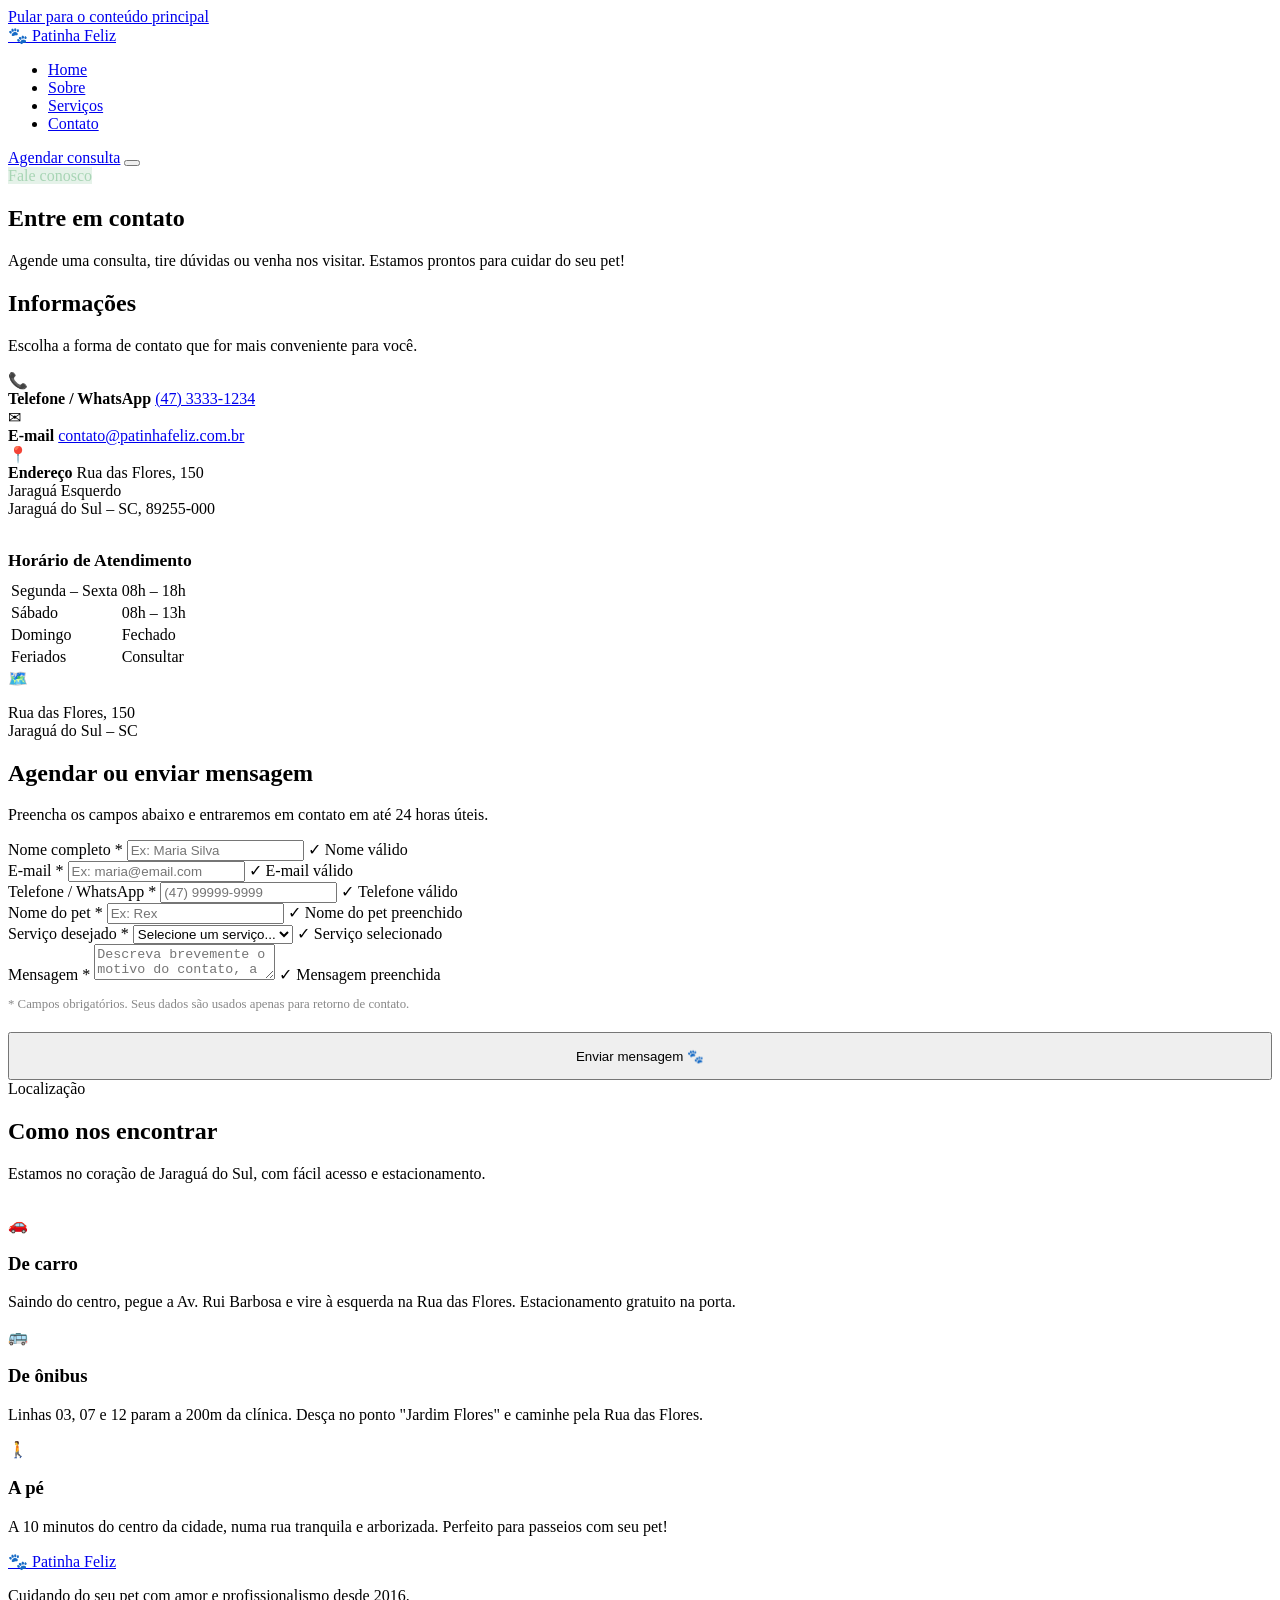
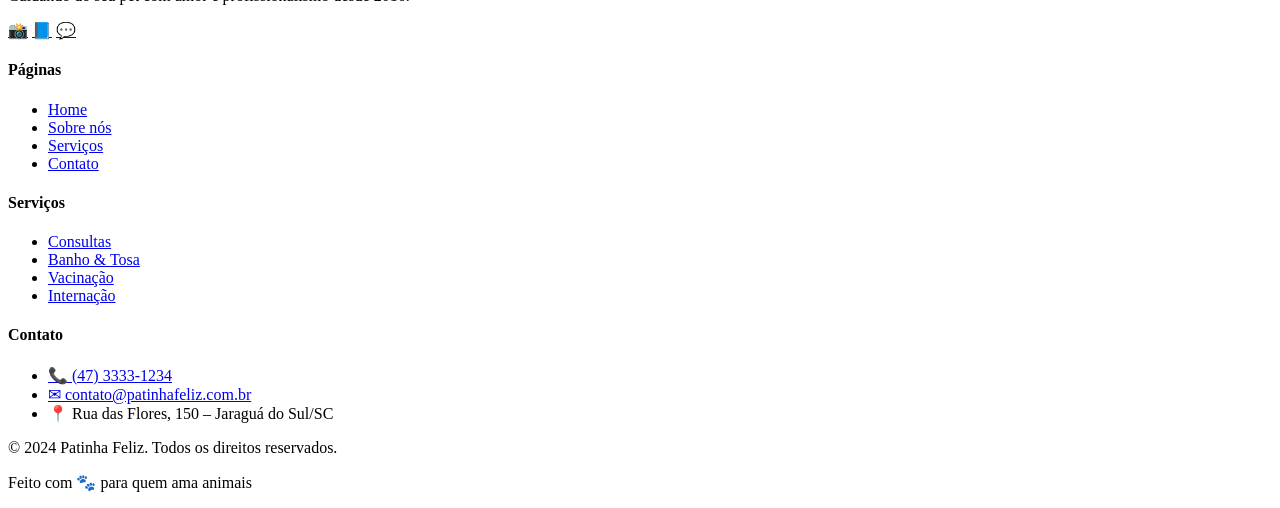
==== contato.html @ ec940f3d "Create contato.html" ====
<!DOCTYPE html>
<html lang="pt-BR">
<head>
  <meta charset="UTF-8" />
  <meta name="viewport" content="width=device-width, initial-scale=1.0" />
  <meta name="description" content="Entre em contato com a Patinha Feliz. Agende consultas, banho e tosa, vacinação e mais em Jaraguá do Sul/SC." />
  <title>Contato – Patinha Feliz</title>
  <link rel="preconnect" href="https://fonts.googleapis.com" />
  <link rel="preconnect" href="https://fonts.gstatic.com" crossorigin />
  <link href="https://fonts.googleapis.com/css2?family=Playfair+Display:wght@700&family=Inter:wght@400;500;600;700&display=swap" rel="stylesheet" />
  <link rel="stylesheet" href="../css/style.css" />
</head>
<body>

  <a class="skip-link" href="#main">Pular para o conteúdo principal</a>

  <header class="header" role="banner">
    <nav class="nav container" aria-label="Navegação principal">
      <a class="nav__logo" href="../index.html" aria-label="Patinha Feliz – Página inicial">
        🐾 Patinha <span>Feliz</span>
      </a>
      <ul class="nav__links" role="list">
        <li><a href="../index.html">Home</a></li>
        <li><a href="sobre.html">Sobre</a></li>
        <li><a href="servicos.html">Serviços</a></li>
        <li><a href="contato.html">Contato</a></li>
      </ul>
      <a class="btn btn--primary nav__cta" href="contato.html">Agendar consulta</a>
      <button class="nav__hamburger" aria-expanded="false" aria-controls="nav-links" aria-label="Abrir menu">
        <span></span><span></span><span></span>
      </button>
    </nav>
  </header>

  <main id="main">

    <!-- HERO -->
    <section class="contact-hero" aria-labelledby="contato-title">
      <div class="container">
        <span class="badge" style="background:rgba(168,213,181,0.3);color:#A8D5B5">Fale conosco</span>
        <h1 id="contato-title">Entre em contato</h1>
        <p>Agende uma consulta, tire dúvidas ou venha nos visitar. Estamos prontos para cuidar do seu pet!</p>
      </div>
    </section>

    <!-- CONTATO PRINCIPAL -->
    <section class="section" aria-labelledby="form-section-title">
      <div class="container">
        <div class="contact-layout">

          <!-- Informações -->
          <aside aria-label="Informações de contato">
            <h2 id="form-section-title">Informações</h2>
            <p>Escolha a forma de contato que for mais conveniente para você.</p>

            <div class="info-item">
              <div class="info-item__icon" aria-hidden="true">📞</div>
              <div class="info-item__text">
                <strong>Telefone / WhatsApp</strong>
                <span><a href="tel:+554733331234">(47) 3333-1234</a></span>
              </div>
            </div>

            <div class="info-item">
              <div class="info-item__icon" aria-hidden="true">✉</div>
              <div class="info-item__text">
                <strong>E-mail</strong>
                <span><a href="mailto:contato@patinhafeliz.com.br">contato@patinhafeliz.com.br</a></span>
              </div>
            </div>

            <div class="info-item">
              <div class="info-item__icon" aria-hidden="true">📍</div>
              <div class="info-item__text">
                <strong>Endereço</strong>
                <span>Rua das Flores, 150<br>Jaraguá Esquerdo<br>Jaraguá do Sul – SC, 89255-000</span>
              </div>
            </div>

            <h3 style="font-size:1.1rem;margin-top:2rem;margin-bottom:0.5rem">Horário de Atendimento</h3>
            <table class="hours-table" aria-label="Horários de funcionamento">
              <tbody>
                <tr><td>Segunda – Sexta</td><td>08h – 18h</td></tr>
                <tr><td>Sábado</td><td>08h – 13h</td></tr>
                <tr><td>Domingo</td><td>Fechado</td></tr>
                <tr><td>Feriados</td><td>Consultar</td></tr>
              </tbody>
            </table>

            <!-- Mapa placeholder -->
            <div class="map-placeholder" role="img" aria-label="Mapa ilustrativo – Rua das Flores, 150, Jaraguá do Sul">
              <span aria-hidden="true">🗺️</span>
              <p>Rua das Flores, 150<br>Jaraguá do Sul – SC</p>
            </div>
          </aside>

          <!-- Formulário -->
          <div>
            <div class="form-card">
              <h2>Agendar ou enviar mensagem</h2>
              <p>Preencha os campos abaixo e entraremos em contato em até 24 horas úteis.</p>

              <form id="contactForm" novalidate aria-label="Formulário de agendamento">

                <div class="form-row">
                  <div class="form-group">
                    <label for="nome">Nome completo <span class="required" aria-hidden="true">*</span></label>
                    <input
                      type="text"
                      id="nome"
                      name="nome"
                      autocomplete="name"
                      placeholder="Ex: Maria Silva"
                      aria-required="true"
                      aria-describedby="nomeError nomeSuccess"
                    />
                    <span class="field-error" id="nomeError" role="alert" aria-live="polite"></span>
                    <span class="field-success" id="nomeSuccess">✓ Nome válido</span>
                  </div>
                  <div class="form-group">
                    <label for="email">E-mail <span class="required" aria-hidden="true">*</span></label>
                    <input
                      type="email"
                      id="email"
                      name="email"
                      autocomplete="email"
                      placeholder="Ex: maria@email.com"
                      aria-required="true"
                      aria-describedby="emailError emailSuccess"
                    />
                    <span class="field-error" id="emailError" role="alert" aria-live="polite"></span>
                    <span class="field-success" id="emailSuccess">✓ E-mail válido</span>
                  </div>
                </div>

                <div class="form-row">
                  <div class="form-group">
                    <label for="telefone">Telefone / WhatsApp <span class="required" aria-hidden="true">*</span></label>
                    <input
                      type="tel"
                      id="telefone"
                      name="telefone"
                      autocomplete="tel"
                      placeholder="(47) 99999-9999"
                      aria-required="true"
                      aria-describedby="telefoneError telefoneSuccess"
                      maxlength="15"
                    />
                    <span class="field-error" id="telefoneError" role="alert" aria-live="polite"></span>
                    <span class="field-success" id="telefoneSuccess">✓ Telefone válido</span>
                  </div>
                  <div class="form-group">
                    <label for="pet">Nome do pet <span class="required" aria-hidden="true">*</span></label>
                    <input
                      type="text"
                      id="pet"
                      name="pet"
                      placeholder="Ex: Rex"
                      aria-required="true"
                      aria-describedby="petError petSuccess"
                    />
                    <span class="field-error" id="petError" role="alert" aria-live="polite"></span>
                    <span class="field-success" id="petSuccess">✓ Nome do pet preenchido</span>
                  </div>
                </div>

                <div class="form-group">
                  <label for="servico">Serviço desejado <span class="required" aria-hidden="true">*</span></label>
                  <select
                    id="servico"
                    name="servico"
                    aria-required="true"
                    aria-describedby="servicoError servicoSuccess"
                  >
                    <option value="">Selecione um serviço...</option>
                    <option value="consulta">Consulta veterinária</option>
                    <option value="banho-tosa">Banho e tosa</option>
                    <option value="vacinacao">Vacinação</option>
                    <option value="cirurgia">Cirurgia</option>
                    <option value="exames">Exames laboratoriais</option>
                    <option value="internacao">Internação</option>
                    <option value="spa">Spa Pet Premium</option>
                    <option value="outro">Outro</option>
                  </select>
                  <span class="field-error" id="servicoError" role="alert" aria-live="polite"></span>
                  <span class="field-success" id="servicoSuccess">✓ Serviço selecionado</span>
                </div>

                <div class="form-group">
                  <label for="mensagem">Mensagem <span class="required" aria-hidden="true">*</span></label>
                  <textarea
                    id="mensagem"
                    name="mensagem"
                    placeholder="Descreva brevemente o motivo do contato, a espécie e a raça do seu pet..."
                    aria-required="true"
                    aria-describedby="mensagemError mensagemSuccess"
                  ></textarea>
                  <span class="field-error" id="mensagemError" role="alert" aria-live="polite"></span>
                  <span class="field-success" id="mensagemSuccess">✓ Mensagem preenchida</span>
                </div>

                <p style="font-size:0.8rem;color:#888;margin-bottom:1.25rem">
                  <span aria-hidden="true">*</span> Campos obrigatórios. Seus dados são usados apenas para retorno de contato.
                </p>

                <button type="submit" class="btn btn--primary" style="width:100%;justify-content:center;padding:0.9rem">
                  Enviar mensagem 🐾
                </button>
              </form>
            </div>
          </div>

        </div>
      </div>
    </section>

    <!-- COMO CHEGAR -->
    <section class="section section--alt" aria-labelledby="como-chegar-title">
      <div class="container text-center">
        <span class="badge">Localização</span>
        <h2 class="section-title" id="como-chegar-title">Como nos encontrar</h2>
        <p class="section-subtitle">Estamos no coração de Jaraguá do Sul, com fácil acesso e estacionamento.</p>
        <div class="services-grid" style="margin-top:2rem">
          <div class="card">
            <span class="card__icon" aria-hidden="true">🚗</span>
            <h3>De carro</h3>
            <p>Saindo do centro, pegue a Av. Rui Barbosa e vire à esquerda na Rua das Flores. Estacionamento gratuito na porta.</p>
          </div>
          <div class="card">
            <span class="card__icon" aria-hidden="true">🚌</span>
            <h3>De ônibus</h3>
            <p>Linhas 03, 07 e 12 param a 200m da clínica. Desça no ponto "Jardim Flores" e caminhe pela Rua das Flores.</p>
          </div>
          <div class="card">
            <span class="card__icon" aria-hidden="true">🚶</span>
            <h3>A pé</h3>
            <p>A 10 minutos do centro da cidade, numa rua tranquila e arborizada. Perfeito para passeios com seu pet!</p>
          </div>
        </div>
      </div>
    </section>

  </main>

  <footer class="footer" role="contentinfo">
    <div class="container">
      <div class="footer__grid">
        <div class="footer__brand">
          <a class="nav__logo" href="../index.html">🐾 Patinha <span>Feliz</span></a>
          <p>Cuidando do seu pet com amor e profissionalismo desde 2016.</p>
          <div class="social-links" aria-label="Redes sociais">
            <a class="social-link" href="#" aria-label="Instagram">📸</a>
            <a class="social-link" href="#" aria-label="Facebook">📘</a>
            <a class="social-link" href="#" aria-label="WhatsApp">💬</a>
          </div>
        </div>
        <nav class="footer__col" aria-label="Links do site">
          <h4>Páginas</h4>
          <ul>
            <li><a href="../index.html">Home</a></li>
            <li><a href="sobre.html">Sobre nós</a></li>
            <li><a href="servicos.html">Serviços</a></li>
            <li><a href="contato.html">Contato</a></li>
          </ul>
        </nav>
        <div class="footer__col">
          <h4>Serviços</h4>
          <ul>
            <li><a href="servicos.html">Consultas</a></li>
            <li><a href="servicos.html">Banho & Tosa</a></li>
            <li><a href="servicos.html">Vacinação</a></li>
            <li><a href="servicos.html">Internação</a></li>
          </ul>
        </div>
        <address class="footer__col" style="font-style:normal">
          <h4>Contato</h4>
          <ul>
            <li><a href="tel:+554733331234">📞 (47) 3333-1234</a></li>
            <li><a href="mailto:contato@patinhafeliz.com.br">✉ contato@patinhafeliz.com.br</a></li>
            <li><span>📍 Rua das Flores, 150 – Jaraguá do Sul/SC</span></li>
          </ul>
        </address>
      </div>
      <div class="footer__bottom">
        <p>© 2024 Patinha Feliz. Todos os direitos reservados.</p>
        <p>Feito com 🐾 para quem ama animais</p>
      </div>
    </div>
  </footer>

  <script src="../js/main.js"></script>
</body>
</html>
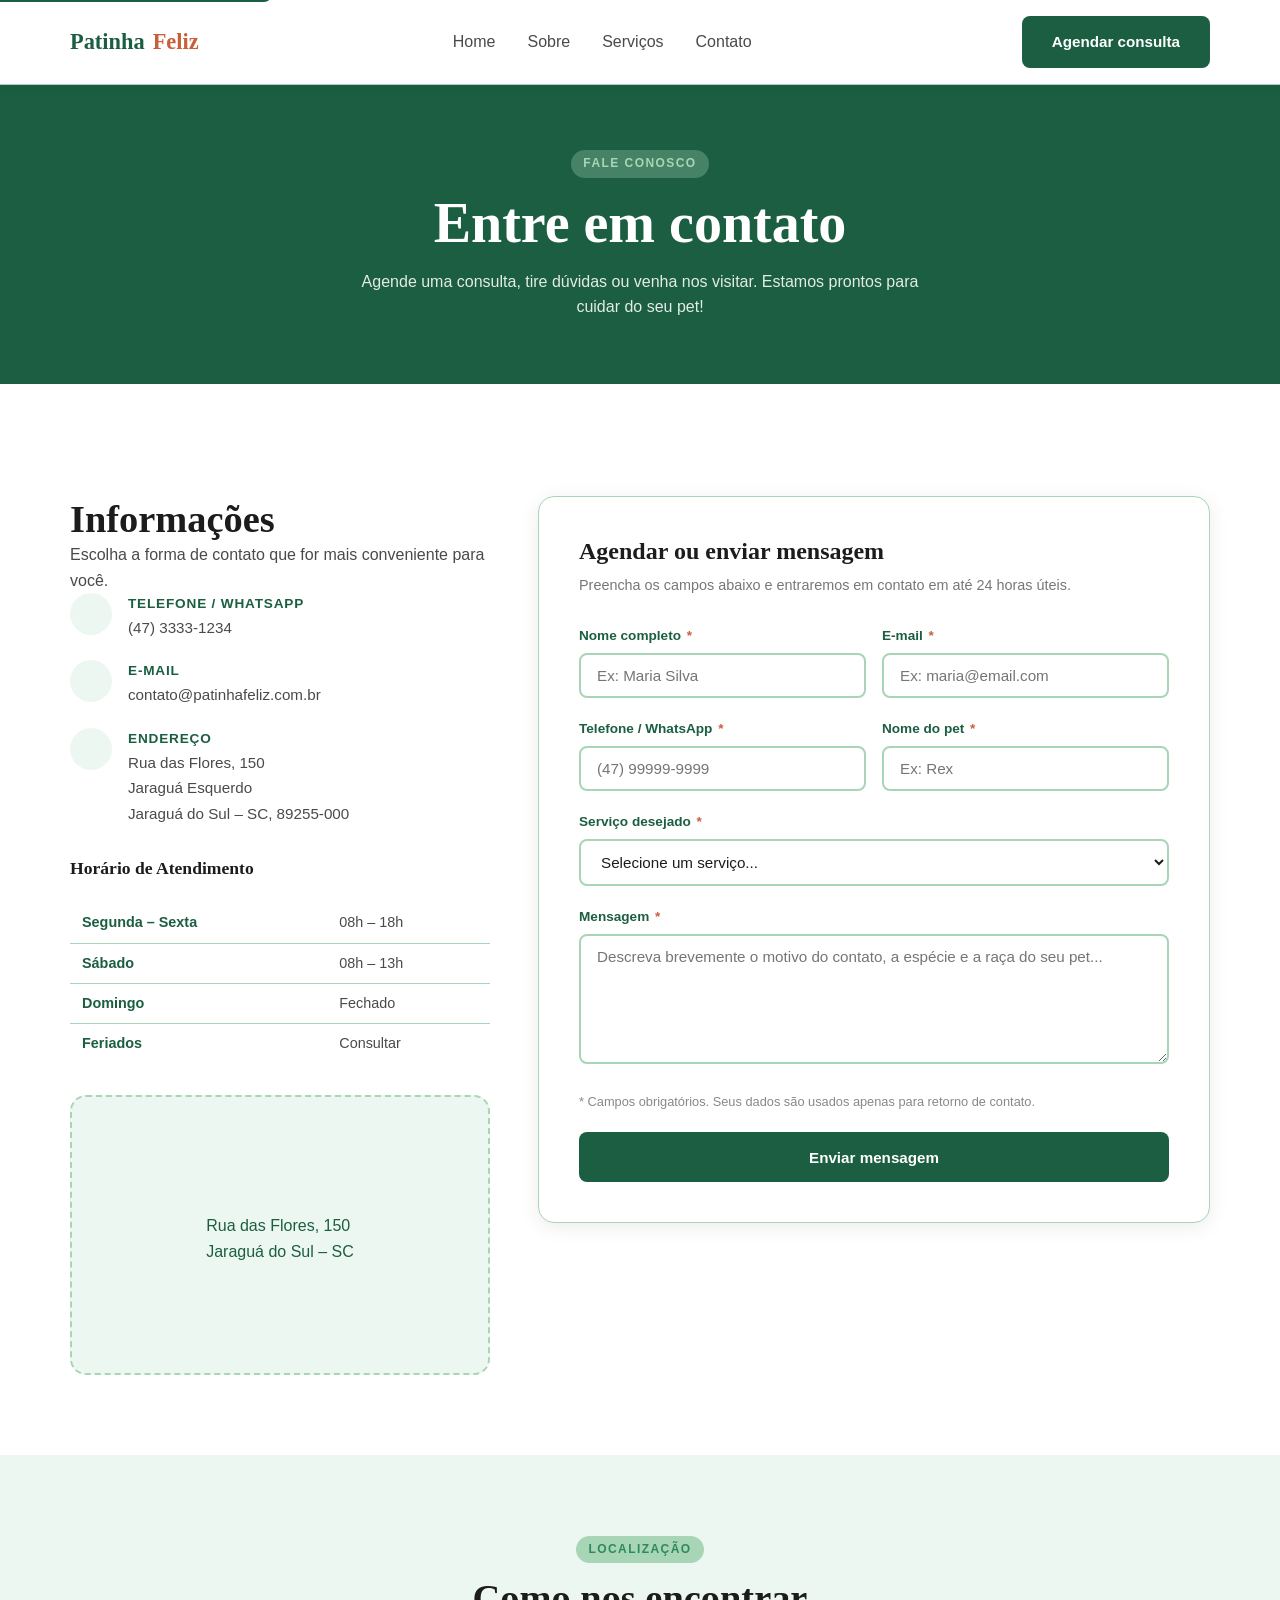
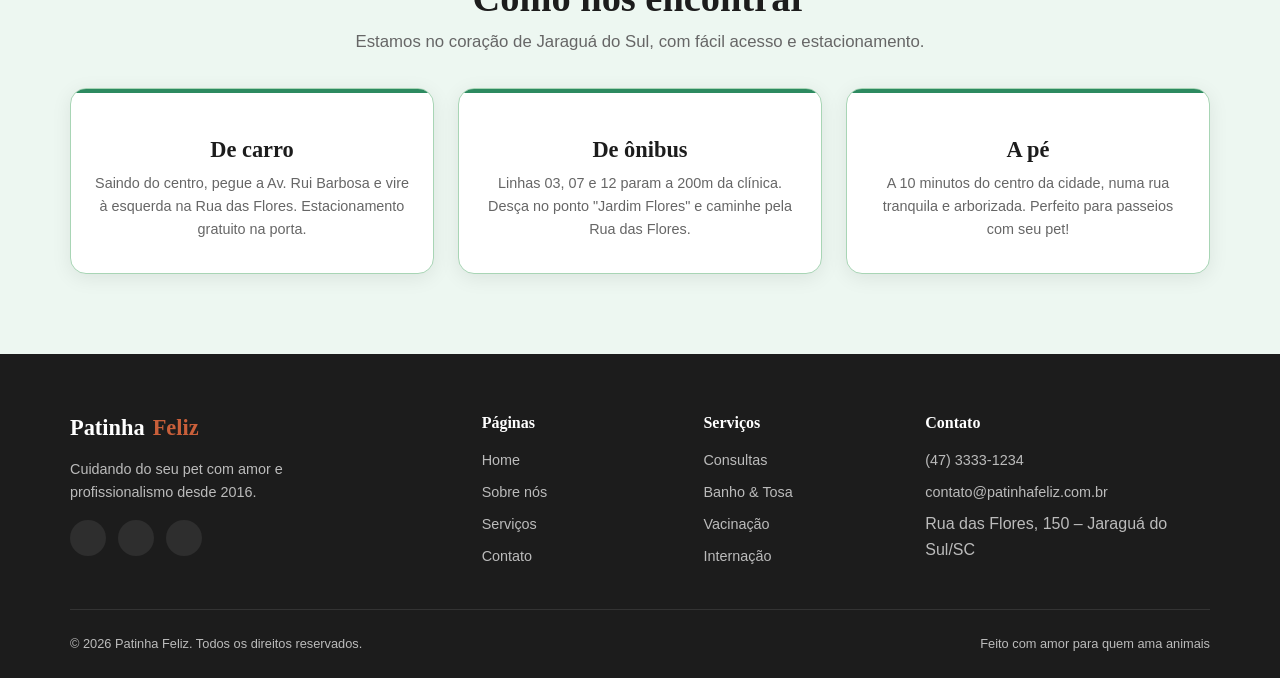
==== commit 89ea9713: "Update contato.html" ====
--- a/contato.html
+++ b/contato.html
@@ -8,7 +8,7 @@
   <link rel="preconnect" href="https://fonts.googleapis.com" />
   <link rel="preconnect" href="https://fonts.gstatic.com" crossorigin />
   <link href="https://fonts.googleapis.com/css2?family=Playfair+Display:wght@700&family=Inter:wght@400;500;600;700&display=swap" rel="stylesheet" />
-  <link rel="stylesheet" href="../css/style.css" />
+  <link rel="stylesheet" href="style.css" />
 </head>
 <body>
 
@@ -16,11 +16,11 @@
 
   <header class="header" role="banner">
     <nav class="nav container" aria-label="Navegação principal">
-      <a class="nav__logo" href="../index.html" aria-label="Patinha Feliz – Página inicial">
-        🐾 Patinha <span>Feliz</span>
+      <a class="nav__logo" href="index.html" aria-label="Patinha Feliz – Página inicial">
+         Patinha <span>Feliz</span>
       </a>
       <ul class="nav__links" role="list">
-        <li><a href="../index.html">Home</a></li>
+        <li><a href="index.html">Home</a></li>
         <li><a href="sobre.html">Sobre</a></li>
         <li><a href="servicos.html">Serviços</a></li>
         <li><a href="contato.html">Contato</a></li>
@@ -54,7 +54,7 @@
             <p>Escolha a forma de contato que for mais conveniente para você.</p>
 
             <div class="info-item">
-              <div class="info-item__icon" aria-hidden="true">📞</div>
+              <div class="info-item__icon" aria-hidden="true"></div>
               <div class="info-item__text">
                 <strong>Telefone / WhatsApp</strong>
                 <span><a href="tel:+554733331234">(47) 3333-1234</a></span>
@@ -62,7 +62,7 @@
             </div>
 
             <div class="info-item">
-              <div class="info-item__icon" aria-hidden="true">✉</div>
+              <div class="info-item__icon" aria-hidden="true"></div>
               <div class="info-item__text">
                 <strong>E-mail</strong>
                 <span><a href="mailto:contato@patinhafeliz.com.br">contato@patinhafeliz.com.br</a></span>
@@ -70,7 +70,7 @@
             </div>
 
             <div class="info-item">
-              <div class="info-item__icon" aria-hidden="true">📍</div>
+              <div class="info-item__icon" aria-hidden="true"></div>
               <div class="info-item__text">
                 <strong>Endereço</strong>
                 <span>Rua das Flores, 150<br>Jaraguá Esquerdo<br>Jaraguá do Sul – SC, 89255-000</span>
@@ -89,7 +89,7 @@
 
             <!-- Mapa placeholder -->
             <div class="map-placeholder" role="img" aria-label="Mapa ilustrativo – Rua das Flores, 150, Jaraguá do Sul">
-              <span aria-hidden="true">🗺️</span>
+              <span aria-hidden="true"></span>
               <p>Rua das Flores, 150<br>Jaraguá do Sul – SC</p>
             </div>
           </aside>
@@ -115,7 +115,7 @@
                       aria-describedby="nomeError nomeSuccess"
                     />
                     <span class="field-error" id="nomeError" role="alert" aria-live="polite"></span>
-                    <span class="field-success" id="nomeSuccess">✓ Nome válido</span>
+                    <span class="field-success" id="nomeSuccess"> Nome válido</span>
                   </div>
                   <div class="form-group">
                     <label for="email">E-mail <span class="required" aria-hidden="true">*</span></label>
@@ -129,7 +129,7 @@
                       aria-describedby="emailError emailSuccess"
                     />
                     <span class="field-error" id="emailError" role="alert" aria-live="polite"></span>
-                    <span class="field-success" id="emailSuccess">✓ E-mail válido</span>
+                    <span class="field-success" id="emailSuccess"> E-mail válido</span>
                   </div>
                 </div>
 
@@ -147,7 +147,7 @@
                       maxlength="15"
                     />
                     <span class="field-error" id="telefoneError" role="alert" aria-live="polite"></span>
-                    <span class="field-success" id="telefoneSuccess">✓ Telefone válido</span>
+                    <span class="field-success" id="telefoneSuccess"> Telefone válido</span>
                   </div>
                   <div class="form-group">
                     <label for="pet">Nome do pet <span class="required" aria-hidden="true">*</span></label>
@@ -160,7 +160,7 @@
                       aria-describedby="petError petSuccess"
                     />
                     <span class="field-error" id="petError" role="alert" aria-live="polite"></span>
-                    <span class="field-success" id="petSuccess">✓ Nome do pet preenchido</span>
+                    <span class="field-success" id="petSuccess"> Nome do pet preenchido</span>
                   </div>
                 </div>
 
@@ -183,7 +183,7 @@
                     <option value="outro">Outro</option>
                   </select>
                   <span class="field-error" id="servicoError" role="alert" aria-live="polite"></span>
-                  <span class="field-success" id="servicoSuccess">✓ Serviço selecionado</span>
+                  <span class="field-success" id="servicoSuccess"> Serviço selecionado</span>
                 </div>
 
                 <div class="form-group">
@@ -196,7 +196,7 @@
                     aria-describedby="mensagemError mensagemSuccess"
                   ></textarea>
                   <span class="field-error" id="mensagemError" role="alert" aria-live="polite"></span>
-                  <span class="field-success" id="mensagemSuccess">✓ Mensagem preenchida</span>
+                  <span class="field-success" id="mensagemSuccess"> Mensagem preenchida</span>
                 </div>
 
                 <p style="font-size:0.8rem;color:#888;margin-bottom:1.25rem">
@@ -204,7 +204,7 @@
                 </p>
 
                 <button type="submit" class="btn btn--primary" style="width:100%;justify-content:center;padding:0.9rem">
-                  Enviar mensagem 🐾
+                  Enviar mensagem 
                 </button>
               </form>
             </div>
@@ -222,17 +222,17 @@
         <p class="section-subtitle">Estamos no coração de Jaraguá do Sul, com fácil acesso e estacionamento.</p>
         <div class="services-grid" style="margin-top:2rem">
           <div class="card">
-            <span class="card__icon" aria-hidden="true">🚗</span>
+            <span class="card__icon" aria-hidden="true"></span>
             <h3>De carro</h3>
             <p>Saindo do centro, pegue a Av. Rui Barbosa e vire à esquerda na Rua das Flores. Estacionamento gratuito na porta.</p>
           </div>
           <div class="card">
-            <span class="card__icon" aria-hidden="true">🚌</span>
+            <span class="card__icon" aria-hidden="true"></span>
             <h3>De ônibus</h3>
             <p>Linhas 03, 07 e 12 param a 200m da clínica. Desça no ponto "Jardim Flores" e caminhe pela Rua das Flores.</p>
           </div>
           <div class="card">
-            <span class="card__icon" aria-hidden="true">🚶</span>
+            <span class="card__icon" aria-hidden="true"></span>
             <h3>A pé</h3>
             <p>A 10 minutos do centro da cidade, numa rua tranquila e arborizada. Perfeito para passeios com seu pet!</p>
           </div>
@@ -246,18 +246,18 @@
     <div class="container">
       <div class="footer__grid">
         <div class="footer__brand">
-          <a class="nav__logo" href="../index.html">🐾 Patinha <span>Feliz</span></a>
+          <a class="nav__logo" href="index.html"> Patinha <span>Feliz</span></a>
           <p>Cuidando do seu pet com amor e profissionalismo desde 2016.</p>
           <div class="social-links" aria-label="Redes sociais">
-            <a class="social-link" href="#" aria-label="Instagram">📸</a>
-            <a class="social-link" href="#" aria-label="Facebook">📘</a>
-            <a class="social-link" href="#" aria-label="WhatsApp">💬</a>
+            <a class="social-link" href="#" aria-label="Instagram"></a>
+            <a class="social-link" href="#" aria-label="Facebook"></a>
+            <a class="social-link" href="#" aria-label="WhatsApp"></a>
           </div>
         </div>
         <nav class="footer__col" aria-label="Links do site">
           <h4>Páginas</h4>
           <ul>
-            <li><a href="../index.html">Home</a></li>
+            <li><a href="index.html">Home</a></li>
             <li><a href="sobre.html">Sobre nós</a></li>
             <li><a href="servicos.html">Serviços</a></li>
             <li><a href="contato.html">Contato</a></li>
@@ -275,19 +275,19 @@
         <address class="footer__col" style="font-style:normal">
           <h4>Contato</h4>
           <ul>
-            <li><a href="tel:+554733331234">📞 (47) 3333-1234</a></li>
-            <li><a href="mailto:contato@patinhafeliz.com.br">✉ contato@patinhafeliz.com.br</a></li>
-            <li><span>📍 Rua das Flores, 150 – Jaraguá do Sul/SC</span></li>
+            <li><a href="tel:+554733331234"> (47) 3333-1234</a></li>
+            <li><a href="mailto:contato@patinhafeliz.com.br"> contato@patinhafeliz.com.br</a></li>
+            <li><span> Rua das Flores, 150 – Jaraguá do Sul/SC</span></li>
           </ul>
         </address>
       </div>
       <div class="footer__bottom">
-        <p>© 2024 Patinha Feliz. Todos os direitos reservados.</p>
-        <p>Feito com 🐾 para quem ama animais</p>
+        <p>© 2026 Patinha Feliz. Todos os direitos reservados.</p>
+        <p>Feito com amor para quem ama animais</p>
       </div>
     </div>
   </footer>
 
-  <script src="../js/main.js"></script>
+  <script src="js/main.js"></script>
 </body>
 </html>
--- a/style.css
+++ b/style.css
@@ -0,0 +1,874 @@
+/* ============================================
+   PATINHA FELIZ – Sistema de Design
+   Paleta: Verde-menta profissional, branco quente, detalhes terracota
+   ============================================ */
+
+/* ---- Reset & Variáveis ---- */
+*, *::before, *::after {
+  box-sizing: border-box;
+  margin: 0;
+  padding: 0;
+}
+
+:root {
+  --verde-escuro:  #1B5E42;
+  --verde-medio:   #2D8A60;
+  --verde-claro:   #A8D5B5;
+  --menta-bg:      #EDF7F1;
+  --terracota:     #C95F3A;
+  --terracota-soft:#F4EAE5;
+  --branco:        #FFFFFF;
+  --cinza-claro:   #F5F5F5;
+  --cinza-texto:   #4A4A4A;
+  --preto-suave:   #1C1C1C;
+
+  --font-display: 'Playfair Display', Georgia, serif;
+  --font-body:    'Inter', 'Segoe UI', sans-serif;
+
+  --radius-sm: 8px;
+  --radius-md: 16px;
+  --radius-lg: 32px;
+  --shadow:    0 4px 20px rgba(0,0,0,0.08);
+  --transition: 0.25s ease;
+}
+
+html { scroll-behavior: smooth; }
+
+body {
+  font-family: var(--font-body);
+  color: var(--cinza-texto);
+  background: var(--branco);
+  font-size: 16px;
+  line-height: 1.6;
+}
+
+img { display: block; max-width: 100%; height: auto; }
+a  { color: inherit; text-decoration: none; }
+ul { list-style: none; }
+
+/* ---- Tipografia ---- */
+h1, h2, h3 { font-family: var(--font-display); color: var(--preto-suave); line-height: 1.2; }
+h1 { font-size: clamp(2rem, 5vw, 3.5rem); }
+h2 { font-size: clamp(1.6rem, 4vw, 2.4rem); }
+h3 { font-size: clamp(1.1rem, 2.5vw, 1.4rem); }
+p  { max-width: 65ch; }
+
+/* ---- Utilitários ---- */
+.container  { width: min(1140px, 92%); margin-inline: auto; }
+.section    { padding-block: 5rem; }
+.section--alt { background: var(--menta-bg); }
+.text-center { text-align: center; }
+.text-center p { margin-inline: auto; }
+
+.badge {
+  display: inline-block;
+  font-size: 0.75rem;
+  font-weight: 600;
+  letter-spacing: 0.12em;
+  text-transform: uppercase;
+  color: var(--verde-medio);
+  background: var(--verde-claro);
+  padding: 0.25rem 0.75rem;
+  border-radius: 99px;
+  margin-bottom: 0.75rem;
+}
+
+/* ---- Botões ---- */
+.btn {
+  display: inline-flex;
+  align-items: center;
+  gap: 0.5rem;
+  padding: 0.75rem 1.75rem;
+  border-radius: var(--radius-sm);
+  font-family: var(--font-body);
+  font-size: 0.95rem;
+  font-weight: 600;
+  cursor: pointer;
+  border: 2px solid transparent;
+  transition: background var(--transition), color var(--transition), border-color var(--transition), transform var(--transition);
+}
+.btn:focus-visible { outline: 3px solid var(--terracota); outline-offset: 3px; }
+.btn:active        { transform: scale(0.97); }
+
+.btn--primary {
+  background: var(--verde-escuro);
+  color: var(--branco);
+}
+.btn--primary:hover { background: var(--verde-medio); }
+
+.btn--secondary {
+  background: transparent;
+  color: var(--verde-escuro);
+  border-color: var(--verde-escuro);
+}
+.btn--secondary:hover { background: var(--verde-escuro); color: var(--branco); }
+
+.btn--accent {
+  background: var(--terracota);
+  color: var(--branco);
+}
+.btn--accent:hover { background: #a84a2c; }
+
+/* ============================================
+   HEADER / NAV
+   ============================================ */
+.header {
+  position: sticky;
+  top: 0;
+  z-index: 100;
+  background: var(--branco);
+  border-bottom: 1px solid var(--verde-claro);
+  box-shadow: 0 2px 12px rgba(0,0,0,0.06);
+}
+
+.nav {
+  display: flex;
+  align-items: center;
+  justify-content: space-between;
+  padding-block: 1rem;
+}
+
+.nav__logo {
+  display: flex;
+  align-items: center;
+  gap: 0.5rem;
+  font-family: var(--font-display);
+  font-size: 1.4rem;
+  font-weight: 700;
+  color: var(--verde-escuro);
+}
+.nav__logo span { color: var(--terracota); }
+
+.nav__links {
+  display: flex;
+  align-items: center;
+  gap: 2rem;
+}
+
+.nav__links a {
+  font-weight: 500;
+  color: var(--cinza-texto);
+  position: relative;
+  padding-bottom: 2px;
+  transition: color var(--transition);
+}
+.nav__links a::after {
+  content: '';
+  position: absolute;
+  bottom: -2px;
+  left: 0;
+  width: 0;
+  height: 2px;
+  background: var(--verde-medio);
+  transition: width var(--transition);
+}
+.nav__links a:hover       { color: var(--verde-escuro); }
+.nav__links a:hover::after,
+.nav__links a.active::after { width: 100%; }
+.nav__links a.active      { color: var(--verde-escuro); font-weight: 600; }
+
+.nav__cta { margin-left: 1rem; }
+
+/* Hamburger */
+.nav__hamburger {
+  display: none;
+  flex-direction: column;
+  gap: 5px;
+  background: none;
+  border: none;
+  cursor: pointer;
+  padding: 4px;
+  border-radius: 4px;
+}
+.nav__hamburger span {
+  display: block;
+  width: 24px;
+  height: 2px;
+  background: var(--verde-escuro);
+  border-radius: 2px;
+  transition: transform var(--transition), opacity var(--transition);
+}
+.nav__hamburger[aria-expanded="true"] span:nth-child(1) { transform: translateY(7px) rotate(45deg); }
+.nav__hamburger[aria-expanded="true"] span:nth-child(2) { opacity: 0; }
+.nav__hamburger[aria-expanded="true"] span:nth-child(3) { transform: translateY(-7px) rotate(-45deg); }
+
+/* ============================================
+   HERO
+   ============================================ */
+.hero {
+  background: linear-gradient(135deg, var(--verde-escuro) 0%, var(--verde-medio) 100%);
+  color: var(--branco);
+  padding-block: 6rem 5rem;
+  position: relative;
+  overflow: hidden;
+}
+.hero::before {
+  content: '';
+  position: absolute;
+  right: -100px;
+  top: -100px;
+  width: 500px;
+  height: 500px;
+  background: rgba(255,255,255,0.05);
+  border-radius: 50%;
+}
+.hero::after {
+  content: '';
+  position: absolute;
+  left: -80px;
+  bottom: -80px;
+  width: 350px;
+  height: 350px;
+  background: rgba(255,255,255,0.04);
+  border-radius: 50%;
+}
+
+.hero__inner {
+  display: grid;
+  grid-template-columns: 1fr 1fr;
+  align-items: center;
+  gap: 3rem;
+  position: relative;
+  z-index: 1;
+}
+
+.hero__content h1 { color: var(--branco); margin-bottom: 1.25rem; }
+
+.hero__content p {
+  font-size: 1.1rem;
+  opacity: 0.9;
+  margin-bottom: 2rem;
+  max-width: 50ch;
+}
+
+.hero__actions { display: flex; gap: 1rem; flex-wrap: wrap; }
+.hero__actions .btn--secondary {
+  color: var(--branco);
+  border-color: rgba(255,255,255,0.6);
+}
+.hero__actions .btn--secondary:hover {
+  background: rgba(255,255,255,0.15);
+  color: var(--branco);
+}
+
+.hero__visual {
+  display: flex;
+  justify-content: center;
+  align-items: center;
+}
+
+.hero__illustration {
+  width: 320px;
+  height: 320px;
+  background: rgba(255,255,255,0.12);
+  border-radius: 50%;
+  display: flex;
+  align-items: center;
+  justify-content: center;
+  font-size: 9rem;
+  animation: float 4s ease-in-out infinite;
+}
+
+@keyframes float {
+  0%, 100% { transform: translateY(0); }
+  50%       { transform: translateY(-16px); }
+}
+
+/* Stats rápidos */
+.hero__stats {
+  display: flex;
+  gap: 2rem;
+  margin-top: 2.5rem;
+  flex-wrap: wrap;
+}
+.hero__stat strong {
+  display: block;
+  font-family: var(--font-display);
+  font-size: 1.8rem;
+  color: var(--branco);
+}
+.hero__stat span {
+  font-size: 0.8rem;
+  opacity: 0.75;
+  text-transform: uppercase;
+  letter-spacing: 0.08em;
+}
+
+/* ============================================
+   SERVIÇOS – CARDS (index preview)
+   ============================================ */
+.services-grid {
+  display: grid;
+  grid-template-columns: repeat(auto-fit, minmax(220px, 1fr));
+  gap: 1.5rem;
+  margin-top: 2.5rem;
+}
+
+.card {
+  background: var(--branco);
+  border: 1px solid var(--verde-claro);
+  border-radius: var(--radius-md);
+  padding: 2rem 1.5rem;
+  box-shadow: var(--shadow);
+  transition: transform var(--transition), box-shadow var(--transition);
+  position: relative;
+  overflow: hidden;
+}
+.card::before {
+  content: '';
+  position: absolute;
+  top: 0; left: 0; right: 0;
+  height: 4px;
+  background: var(--verde-medio);
+}
+.card:hover { transform: translateY(-6px); box-shadow: 0 12px 32px rgba(0,0,0,0.12); }
+
+.card__icon {
+  font-size: 2.5rem;
+  margin-bottom: 1rem;
+  display: block;
+}
+.card h3 { margin-bottom: 0.5rem; }
+.card p  { font-size: 0.9rem; color: #666; max-width: none; }
+
+/* ============================================
+   DEPOIMENTOS
+   ============================================ */
+.testimonials-grid {
+  display: grid;
+  grid-template-columns: repeat(auto-fit, minmax(280px, 1fr));
+  gap: 1.5rem;
+  margin-top: 2.5rem;
+}
+
+.testimonial {
+  background: var(--branco);
+  border-radius: var(--radius-md);
+  padding: 1.75rem;
+  box-shadow: var(--shadow);
+  border-left: 4px solid var(--verde-medio);
+}
+.testimonial__text {
+  font-style: italic;
+  color: var(--cinza-texto);
+  margin-bottom: 1rem;
+}
+.testimonial__author {
+  display: flex;
+  align-items: center;
+  gap: 0.75rem;
+}
+.testimonial__avatar {
+  width: 44px;
+  height: 44px;
+  border-radius: 50%;
+  background: var(--verde-claro);
+  display: flex;
+  align-items: center;
+  justify-content: center;
+  font-size: 1.4rem;
+}
+.testimonial__name { font-weight: 600; font-size: 0.95rem; color: var(--verde-escuro); }
+.testimonial__pet  { font-size: 0.8rem; color: #888; }
+
+/* ============================================
+   SOBRE – PAGE
+   ============================================ */
+.about-hero {
+  background: var(--verde-escuro);
+  color: var(--branco);
+  padding-block: 4rem;
+  text-align: center;
+}
+.about-hero h1 { color: var(--branco); margin-bottom: 0.75rem; }
+.about-hero p  { margin-inline: auto; opacity: 0.88; }
+
+.about-grid {
+  display: grid;
+  grid-template-columns: 1fr 1fr;
+  gap: 3rem;
+  align-items: center;
+  margin-top: 2rem;
+}
+.about-visual {
+  background: var(--menta-bg);
+  border-radius: var(--radius-lg);
+  height: 380px;
+  display: flex;
+  align-items: center;
+  justify-content: center;
+  font-size: 8rem;
+}
+
+.values-grid {
+  display: grid;
+  grid-template-columns: 1fr 1fr;
+  gap: 1.25rem;
+  margin-top: 2.5rem;
+}
+.value-card {
+  background: var(--branco);
+  border: 1px solid var(--verde-claro);
+  border-radius: var(--radius-md);
+  padding: 1.25rem;
+  display: flex;
+  gap: 1rem;
+  align-items: flex-start;
+  transition: box-shadow var(--transition);
+}
+.value-card:hover { box-shadow: var(--shadow); }
+.value-card__icon { font-size: 1.75rem; flex-shrink: 0; }
+.value-card h3   { font-size: 1rem; margin-bottom: 0.25rem; }
+.value-card p    { font-size: 0.85rem; max-width: none; }
+
+.team-grid {
+  display: grid;
+  grid-template-columns: repeat(auto-fit, minmax(200px, 1fr));
+  gap: 1.5rem;
+  margin-top: 2.5rem;
+}
+.team-card {
+  text-align: center;
+  background: var(--branco);
+  border-radius: var(--radius-md);
+  padding: 2rem 1.25rem 1.5rem;
+  box-shadow: var(--shadow);
+  border-top: 3px solid var(--verde-medio);
+  transition: transform var(--transition);
+}
+.team-card:hover { transform: translateY(-4px); }
+.team-card__avatar {
+  width: 80px;
+  height: 80px;
+  border-radius: 50%;
+  background: var(--menta-bg);
+  display: flex;
+  align-items: center;
+  justify-content: center;
+  font-size: 2.5rem;
+  margin: 0 auto 1rem;
+  border: 3px solid var(--verde-claro);
+}
+.team-card h3 { font-size: 1.05rem; }
+.team-card .role { color: var(--verde-medio); font-size: 0.85rem; font-weight: 600; margin-bottom: 0.4rem; }
+.team-card p  { font-size: 0.82rem; color: #888; max-width: none; }
+
+/* ============================================
+   SERVIÇOS – PAGE COMPLETA
+   ============================================ */
+.services-hero {
+  background: linear-gradient(135deg, #1B5E42, #2D8A60);
+  color: var(--branco);
+  padding-block: 4rem;
+  text-align: center;
+}
+.services-hero h1  { color: var(--branco); margin-bottom: 0.75rem; }
+.services-hero p   { margin-inline: auto; opacity: 0.88; }
+
+.services-full-grid {
+  display: grid;
+  grid-template-columns: repeat(auto-fit, minmax(280px, 1fr));
+  gap: 2rem;
+  margin-top: 2.5rem;
+}
+.service-card {
+  background: var(--branco);
+  border-radius: var(--radius-md);
+  overflow: hidden;
+  box-shadow: var(--shadow);
+  border: 1px solid var(--verde-claro);
+  transition: transform var(--transition), box-shadow var(--transition);
+}
+.service-card:hover { transform: translateY(-6px); box-shadow: 0 16px 40px rgba(0,0,0,0.12); }
+
+.service-card__header {
+  background: var(--menta-bg);
+  padding: 2rem;
+  text-align: center;
+  font-size: 3.5rem;
+}
+.service-card__body { padding: 1.5rem; }
+.service-card__body h3 { margin-bottom: 0.5rem; }
+.service-card__body p  { font-size: 0.9rem; color: #666; margin-bottom: 1rem; max-width: none; }
+
+.service-card__list {
+  display: flex;
+  flex-direction: column;
+  gap: 0.4rem;
+  margin-bottom: 1.25rem;
+}
+.service-card__list li {
+  font-size: 0.85rem;
+  display: flex;
+  align-items: center;
+  gap: 0.5rem;
+  color: var(--cinza-texto);
+}
+.service-card__list li::before {
+  content: '✓';
+  color: var(--verde-medio);
+  font-weight: 700;
+  flex-shrink: 0;
+}
+
+.price-tag {
+  font-family: var(--font-display);
+  font-size: 1.4rem;
+  color: var(--verde-escuro);
+  font-weight: 700;
+  margin-bottom: 1rem;
+}
+.price-tag span { font-size: 0.8rem; color: #888; font-family: var(--font-body); font-weight: 400; }
+
+/* Tabs de categoria */
+.tabs {
+  display: flex;
+  gap: 0.75rem;
+  flex-wrap: wrap;
+  margin-bottom: 2rem;
+}
+.tab-btn {
+  padding: 0.5rem 1.25rem;
+  border-radius: 99px;
+  border: 2px solid var(--verde-claro);
+  background: var(--branco);
+  font-family: var(--font-body);
+  font-size: 0.9rem;
+  font-weight: 600;
+  color: var(--cinza-texto);
+  cursor: pointer;
+  transition: all var(--transition);
+}
+.tab-btn:hover,
+.tab-btn.active {
+  background: var(--verde-escuro);
+  border-color: var(--verde-escuro);
+  color: var(--branco);
+}
+
+/* FAQ Accordion */
+.faq { margin-top: 2.5rem; }
+.faq-item {
+  border: 1px solid var(--verde-claro);
+  border-radius: var(--radius-sm);
+  margin-bottom: 0.75rem;
+  overflow: hidden;
+}
+.faq-item summary {
+  padding: 1.1rem 1.25rem;
+  font-weight: 600;
+  cursor: pointer;
+  display: flex;
+  justify-content: space-between;
+  align-items: center;
+  list-style: none;
+  background: var(--branco);
+  transition: background var(--transition);
+  color: var(--preto-suave);
+}
+.faq-item summary::-webkit-details-marker { display: none; }
+.faq-item summary::after { content: '+'; font-size: 1.2rem; color: var(--verde-medio); transition: transform var(--transition); }
+.faq-item[open] summary::after { transform: rotate(45deg); }
+.faq-item[open] summary { background: var(--menta-bg); }
+.faq-item__body { padding: 1rem 1.25rem 1.25rem; font-size: 0.9rem; color: #666; border-top: 1px solid var(--verde-claro); }
+
+/* ============================================
+   CONTATO – PAGE
+   ============================================ */
+.contact-hero {
+  background: var(--verde-escuro);
+  color: var(--branco);
+  padding-block: 4rem;
+  text-align: center;
+}
+.contact-hero h1 { color: var(--branco); margin-bottom: 0.75rem; }
+.contact-hero p  { margin-inline: auto; opacity: 0.88; }
+
+.contact-layout {
+  display: grid;
+  grid-template-columns: 1fr 1.6fr;
+  gap: 3rem;
+  align-items: start;
+  margin-top: 2rem;
+}
+
+.contact-info h2 { font-size: 1.5rem; margin-bottom: 1rem; }
+.contact-info p  { font-size: 0.95rem; margin-bottom: 1.75rem; }
+
+.info-item {
+  display: flex;
+  gap: 1rem;
+  margin-bottom: 1.25rem;
+  align-items: flex-start;
+}
+.info-item__icon {
+  width: 42px;
+  height: 42px;
+  background: var(--menta-bg);
+  border-radius: 50%;
+  display: flex;
+  align-items: center;
+  justify-content: center;
+  font-size: 1.1rem;
+  flex-shrink: 0;
+  color: var(--verde-escuro);
+}
+.info-item__text strong { display: block; font-size: 0.85rem; color: var(--verde-escuro); text-transform: uppercase; letter-spacing: 0.06em; }
+.info-item__text span   { font-size: 0.95rem; }
+
+.hours-table { width: 100%; border-collapse: collapse; font-size: 0.9rem; margin-top: 1.5rem; }
+.hours-table td { padding: 0.5rem 0.75rem; border-bottom: 1px solid var(--verde-claro); }
+.hours-table td:first-child { font-weight: 600; color: var(--verde-escuro); }
+.hours-table tr:last-child td { border-bottom: none; }
+
+/* Formulário */
+.form-card {
+  background: var(--branco);
+  border-radius: var(--radius-md);
+  padding: 2.5rem;
+  box-shadow: var(--shadow);
+  border: 1px solid var(--verde-claro);
+}
+.form-card h2 { font-size: 1.5rem; margin-bottom: 0.5rem; }
+.form-card > p { font-size: 0.9rem; color: #777; margin-bottom: 1.75rem; }
+
+.form-group { margin-bottom: 1.25rem; }
+.form-row    { display: grid; grid-template-columns: 1fr 1fr; gap: 1rem; }
+
+label {
+  display: block;
+  font-size: 0.85rem;
+  font-weight: 600;
+  color: var(--verde-escuro);
+  margin-bottom: 0.4rem;
+}
+label .required { color: var(--terracota); margin-left: 2px; }
+
+input, select, textarea {
+  width: 100%;
+  padding: 0.75rem 1rem;
+  border: 2px solid var(--verde-claro);
+  border-radius: var(--radius-sm);
+  font-family: var(--font-body);
+  font-size: 0.95rem;
+  color: var(--preto-suave);
+  background: var(--branco);
+  transition: border-color var(--transition), box-shadow var(--transition);
+  outline: none;
+}
+input:focus, select:focus, textarea:focus {
+  border-color: var(--verde-medio);
+  box-shadow: 0 0 0 3px rgba(45,138,96,0.15);
+}
+input.invalid, select.invalid, textarea.invalid {
+  border-color: var(--terracota);
+  box-shadow: 0 0 0 3px rgba(201,95,58,0.1);
+}
+input.valid, select.valid, textarea.valid {
+  border-color: var(--verde-medio);
+}
+textarea { resize: vertical; min-height: 130px; }
+
+.field-error {
+  font-size: 0.8rem;
+  color: var(--terracota);
+  margin-top: 0.35rem;
+  display: none;
+  align-items: center;
+  gap: 0.3rem;
+}
+.field-error.show { display: flex; }
+
+.field-success {
+  font-size: 0.8rem;
+  color: var(--verde-medio);
+  margin-top: 0.35rem;
+  display: none;
+}
+.field-success.show { display: block; }
+
+/* Toast de sucesso */
+.toast {
+  position: fixed;
+  bottom: 2rem;
+  right: 2rem;
+  background: var(--verde-escuro);
+  color: var(--branco);
+  padding: 1rem 1.5rem;
+  border-radius: var(--radius-sm);
+  box-shadow: 0 8px 32px rgba(0,0,0,0.15);
+  display: flex;
+  align-items: center;
+  gap: 0.75rem;
+  font-size: 0.95rem;
+  font-weight: 500;
+  z-index: 999;
+  transform: translateY(120%);
+  transition: transform 0.4s cubic-bezier(0.34,1.56,0.64,1);
+  max-width: 340px;
+}
+.toast.show { transform: translateY(0); }
+.toast__icon { font-size: 1.3rem; }
+
+/* ============================================
+   MAPA / LOCALIZAÇÃO
+   ============================================ */
+.map-placeholder {
+  background: var(--menta-bg);
+  border-radius: var(--radius-md);
+  height: 280px;
+  display: flex;
+  flex-direction: column;
+  align-items: center;
+  justify-content: center;
+  color: var(--verde-escuro);
+  font-size: 1rem;
+  margin-top: 2rem;
+  border: 2px dashed var(--verde-claro);
+  gap: 0.5rem;
+}
+.map-placeholder span { font-size: 3rem; }
+
+/* ============================================
+   FOOTER
+   ============================================ */
+.footer {
+  background: var(--preto-suave);
+  color: rgba(255,255,255,0.7);
+  padding-block: 3.5rem 1.5rem;
+}
+.footer__grid {
+  display: grid;
+  grid-template-columns: 2fr 1fr 1fr 1.5fr;
+  gap: 2rem;
+  margin-bottom: 2.5rem;
+}
+.footer__brand .nav__logo { margin-bottom: 0.75rem; color: var(--branco); }
+.footer__brand p { font-size: 0.9rem; max-width: 28ch; }
+
+.footer__col h4 {
+  color: var(--branco);
+  font-family: var(--font-display);
+  font-size: 1rem;
+  margin-bottom: 0.75rem;
+}
+.footer__col ul { display: flex; flex-direction: column; gap: 0.4rem; }
+.footer__col ul a { font-size: 0.9rem; transition: color var(--transition); }
+.footer__col ul a:hover { color: var(--verde-claro); }
+
+.footer__bottom {
+  border-top: 1px solid rgba(255,255,255,0.1);
+  padding-top: 1.5rem;
+  display: flex;
+  justify-content: space-between;
+  align-items: center;
+  flex-wrap: wrap;
+  gap: 0.75rem;
+  font-size: 0.8rem;
+}
+
+/* Social icons */
+.social-links { display: flex; gap: 0.75rem; margin-top: 1rem; }
+.social-link {
+  width: 36px;
+  height: 36px;
+  border-radius: 50%;
+  background: rgba(255,255,255,0.08);
+  display: flex;
+  align-items: center;
+  justify-content: center;
+  font-size: 1rem;
+  transition: background var(--transition);
+  color: var(--branco);
+}
+.social-link:hover { background: var(--verde-medio); }
+
+/* ============================================
+   SEÇÃO CTA
+   ============================================ */
+.cta-section {
+  background: linear-gradient(135deg, var(--terracota), #a84a2c);
+  color: var(--branco);
+  padding-block: 4rem;
+  text-align: center;
+}
+.cta-section h2 { color: var(--branco); margin-bottom: 1rem; }
+.cta-section p  { margin-inline: auto; opacity: 0.9; margin-bottom: 2rem; }
+.cta-section .btn--secondary {
+  color: var(--branco);
+  border-color: rgba(255,255,255,0.7);
+}
+.cta-section .btn--secondary:hover { background: rgba(255,255,255,0.2); color: var(--branco); }
+
+/* ============================================
+   PÁGINA ATIVA no nav
+   ============================================ */
+.section-title { margin-bottom: 0.5rem; }
+.section-subtitle { color: #666; font-size: 1.05rem; margin-bottom: 2rem; }
+
+/* ============================================
+   RESPONSIVO
+   ============================================ */
+@media (max-width: 900px) {
+  .hero__inner     { grid-template-columns: 1fr; text-align: center; }
+  .hero__actions   { justify-content: center; }
+  .hero__stats     { justify-content: center; }
+  .hero__visual    { display: none; }
+
+  .about-grid      { grid-template-columns: 1fr; }
+  .about-visual    { height: 220px; }
+  .values-grid     { grid-template-columns: 1fr; }
+
+  .contact-layout  { grid-template-columns: 1fr; }
+  .footer__grid    { grid-template-columns: 1fr 1fr; }
+}
+
+@media (max-width: 640px) {
+  .section          { padding-block: 3.5rem; }
+  .nav__links       { display: none; flex-direction: column; gap: 0; }
+  .nav__links.open  {
+    display: flex;
+    position: absolute;
+    top: 100%;
+    left: 0;
+    right: 0;
+    background: var(--branco);
+    border-bottom: 1px solid var(--verde-claro);
+    padding: 1rem;
+    box-shadow: 0 8px 24px rgba(0,0,0,0.08);
+  }
+  .nav__links a     { padding: 0.75rem 0.5rem; border-bottom: 1px solid var(--cinza-claro); }
+  .nav__links a::after { display: none; }
+  .nav__cta         { display: none; }
+  .nav__hamburger   { display: flex; }
+  .header           { position: relative; }
+
+  .form-row         { grid-template-columns: 1fr; }
+  .footer__grid     { grid-template-columns: 1fr; }
+  .footer__bottom   { flex-direction: column; text-align: center; }
+  .tabs             { gap: 0.5rem; }
+  .hero__illustration { width: 220px; height: 220px; font-size: 6rem; }
+  .toast            { left: 1rem; right: 1rem; bottom: 1rem; max-width: none; }
+}
+
+/* ============================================
+   ACESSIBILIDADE – SKIP LINK
+   ============================================ */
+.skip-link {
+  position: absolute;
+  top: -40px;
+  left: 0;
+  background: var(--verde-escuro);
+  color: var(--branco);
+  padding: 0.5rem 1rem;
+  z-index: 999;
+  border-radius: 0 0 var(--radius-sm) 0;
+  font-weight: 600;
+  transition: top 0.2s;
+}
+.skip-link:focus { top: 0; }
+
+/* Reduced motion */
+@media (prefers-reduced-motion: reduce) {
+  *, *::before, *::after { animation-duration: 0.01ms !important; transition-duration: 0.01ms !important; }
+}
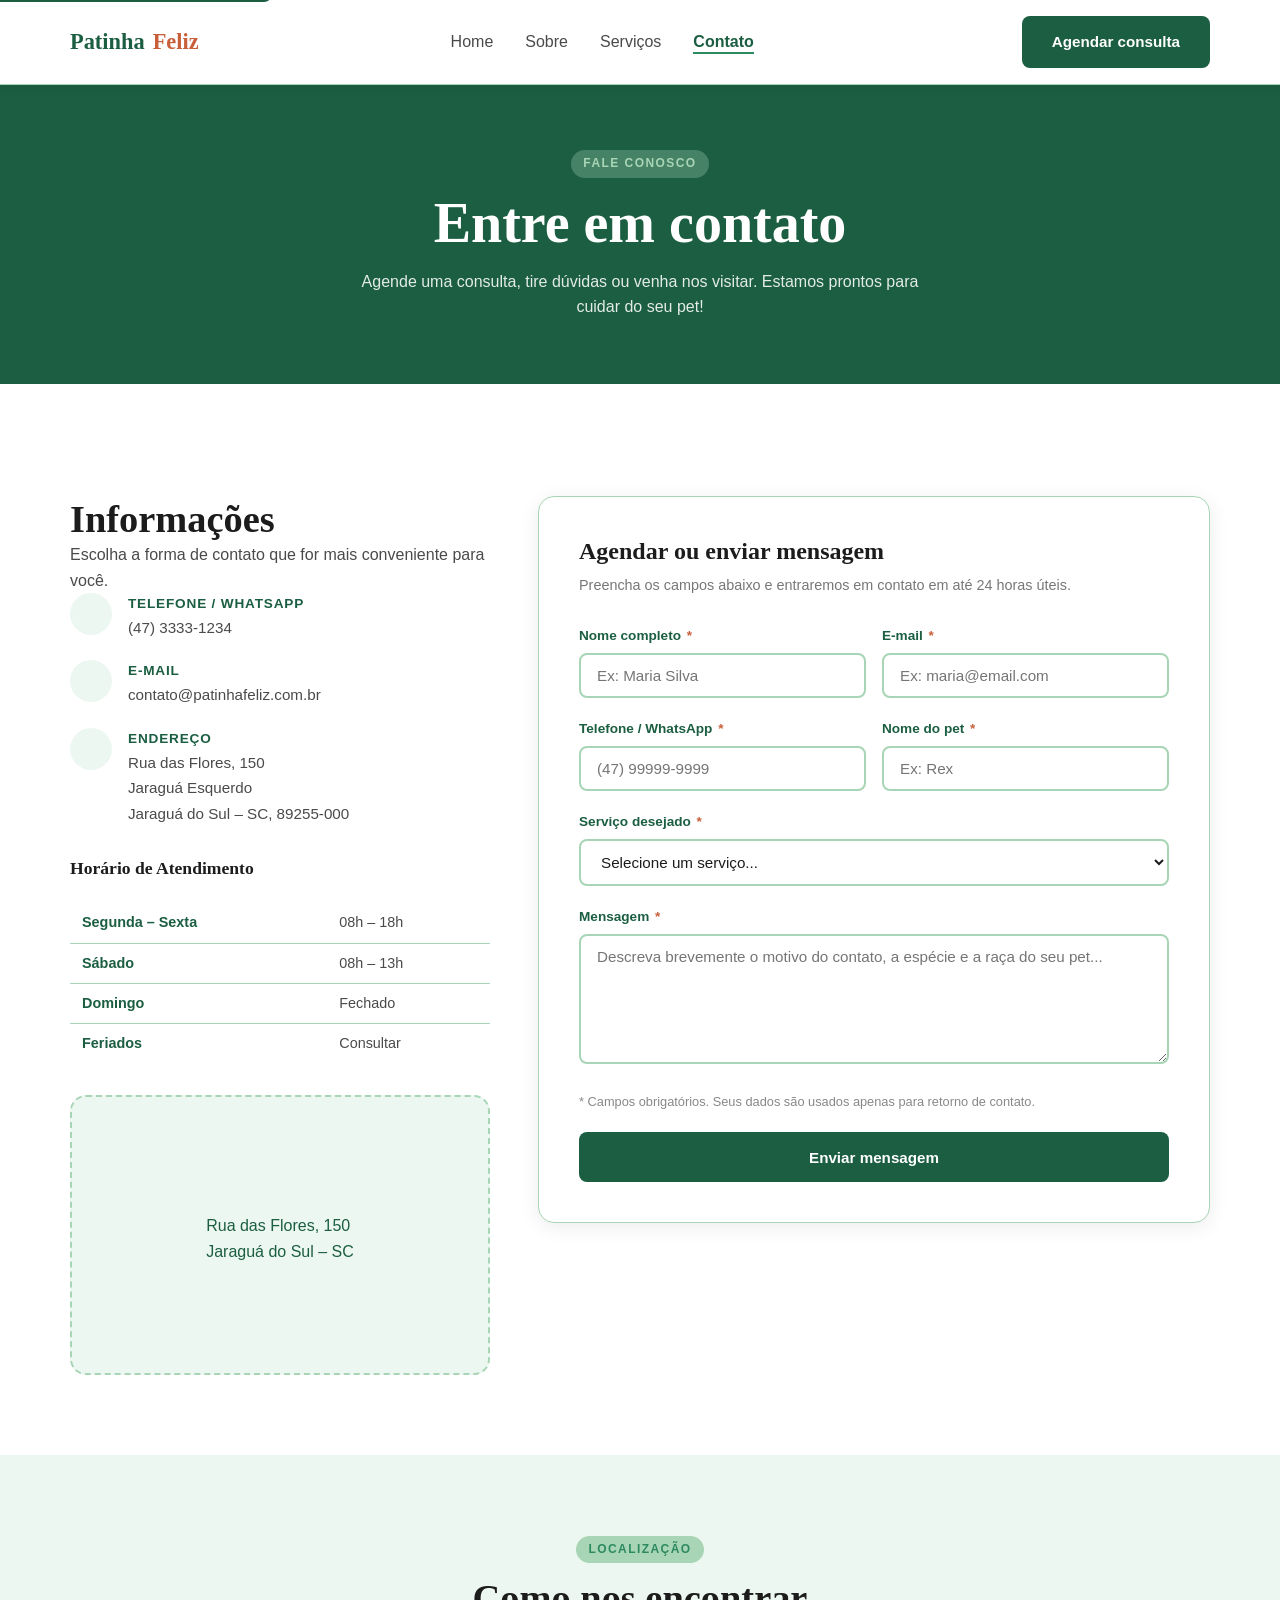
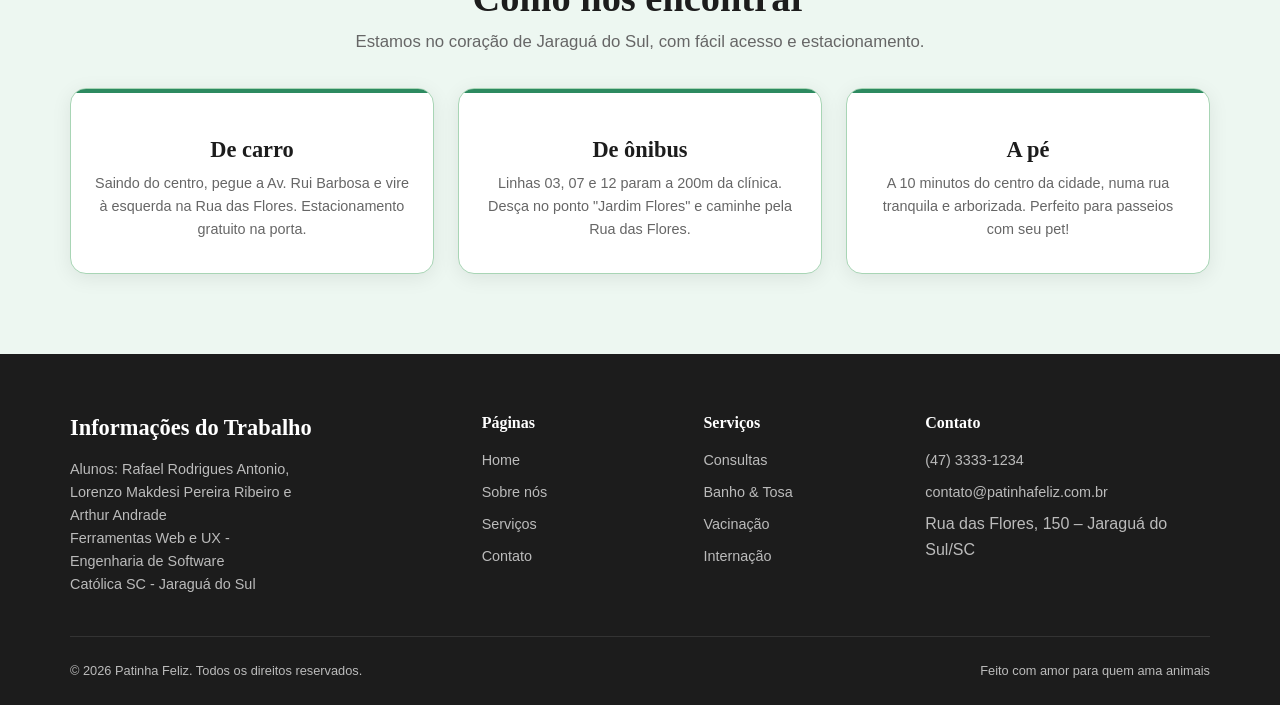
==== commit adb43fce: "Change of group members' names" ====
--- a/contato.html
+++ b/contato.html
@@ -246,13 +246,10 @@
     <div class="container">
       <div class="footer__grid">
         <div class="footer__brand">
-          <a class="nav__logo" href="index.html"> Patinha <span>Feliz</span></a>
-          <p>Cuidando do seu pet com amor e profissionalismo desde 2016.</p>
-          <div class="social-links" aria-label="Redes sociais">
-            <a class="social-link" href="#" aria-label="Instagram"></a>
-            <a class="social-link" href="#" aria-label="Facebook"></a>
-            <a class="social-link" href="#" aria-label="WhatsApp"></a>
-          </div>
+          <a class="nav__logo" href="index.html" aria-label="Patinha Feliz"> Informações do Trabalho</a>
+            <p>Alunos: Rafael Rodrigues Antonio, Lorenzo Makdesi Pereira Ribeiro e Arthur Andrade</p>
+            <p>Ferramentas Web e UX - Engenharia de Software</p>
+            <p>Católica SC - Jaraguá do Sul</p>
         </div>
         <nav class="footer__col" aria-label="Links do site">
           <h4>Páginas</h4>
@@ -288,6 +285,6 @@
     </div>
   </footer>
 
-  <script src="js/main.js"></script>
+  <script src="main.js"></script>
 </body>
 </html>
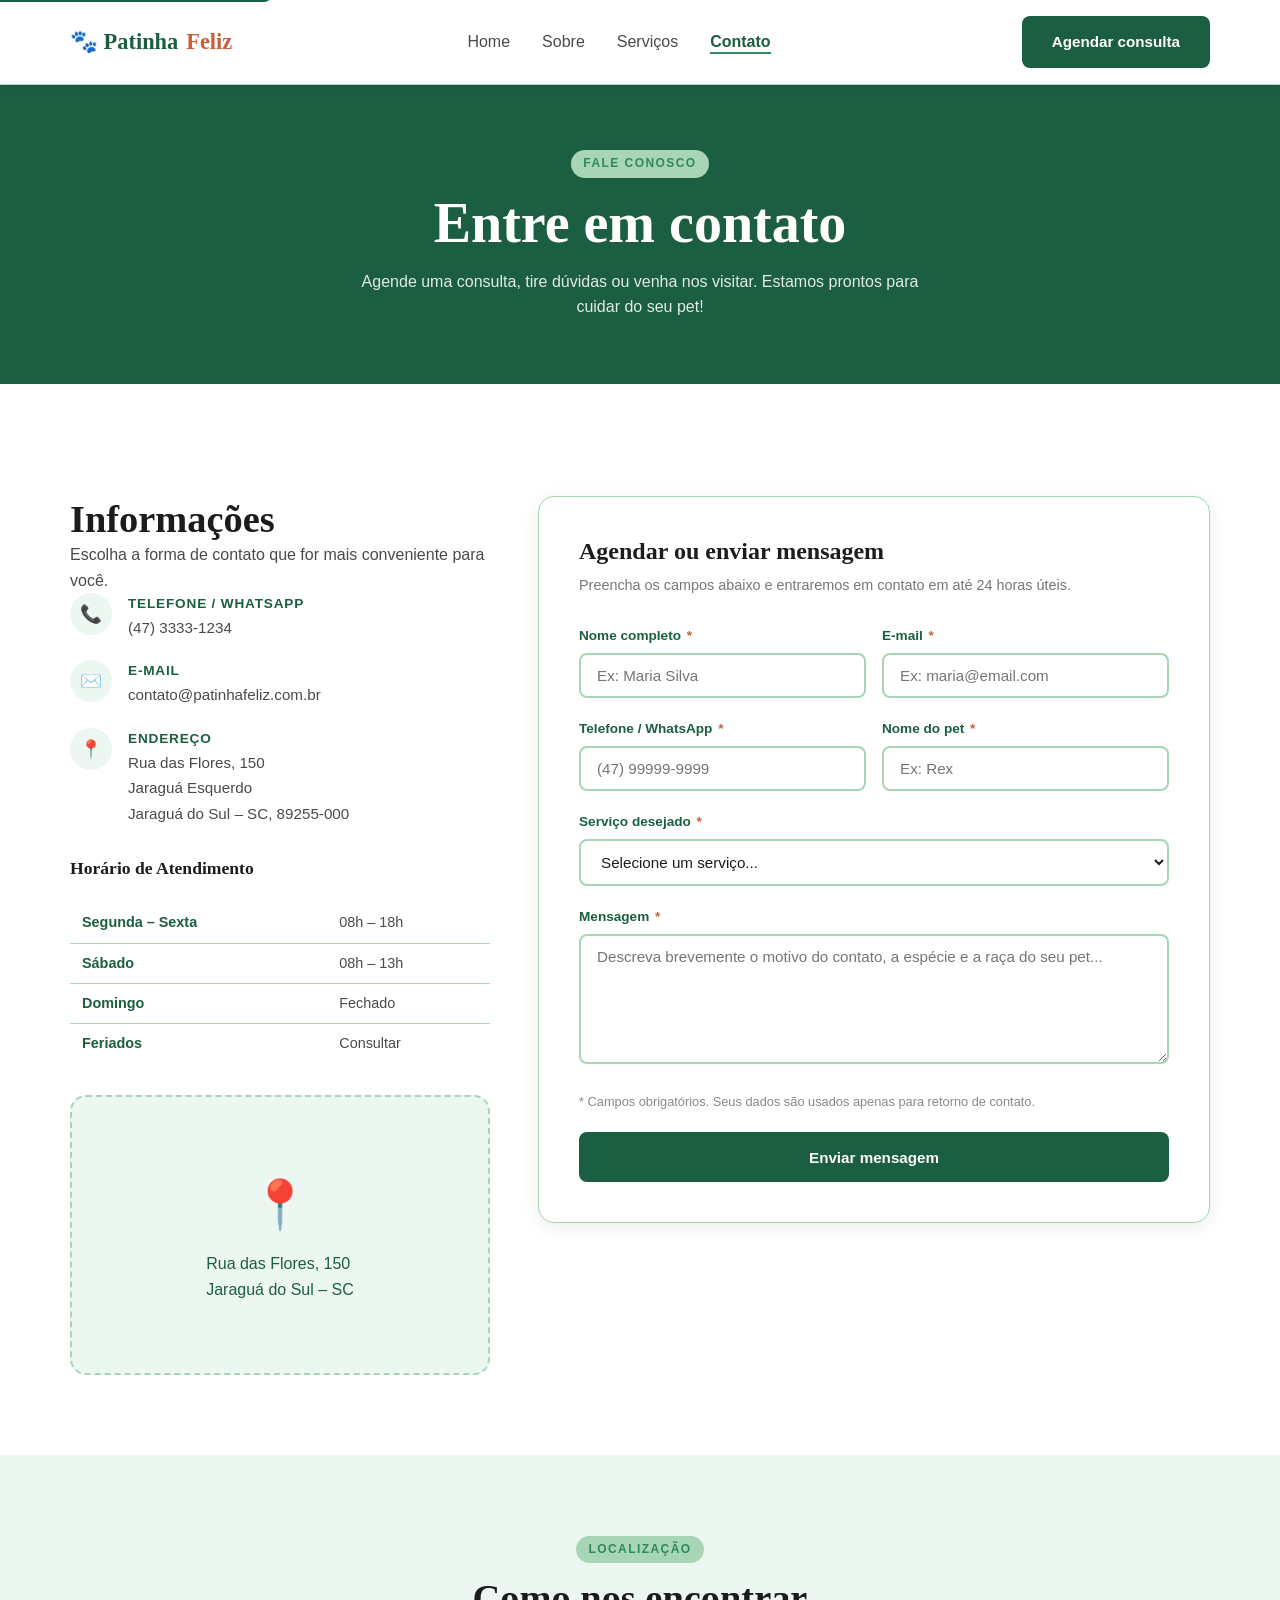
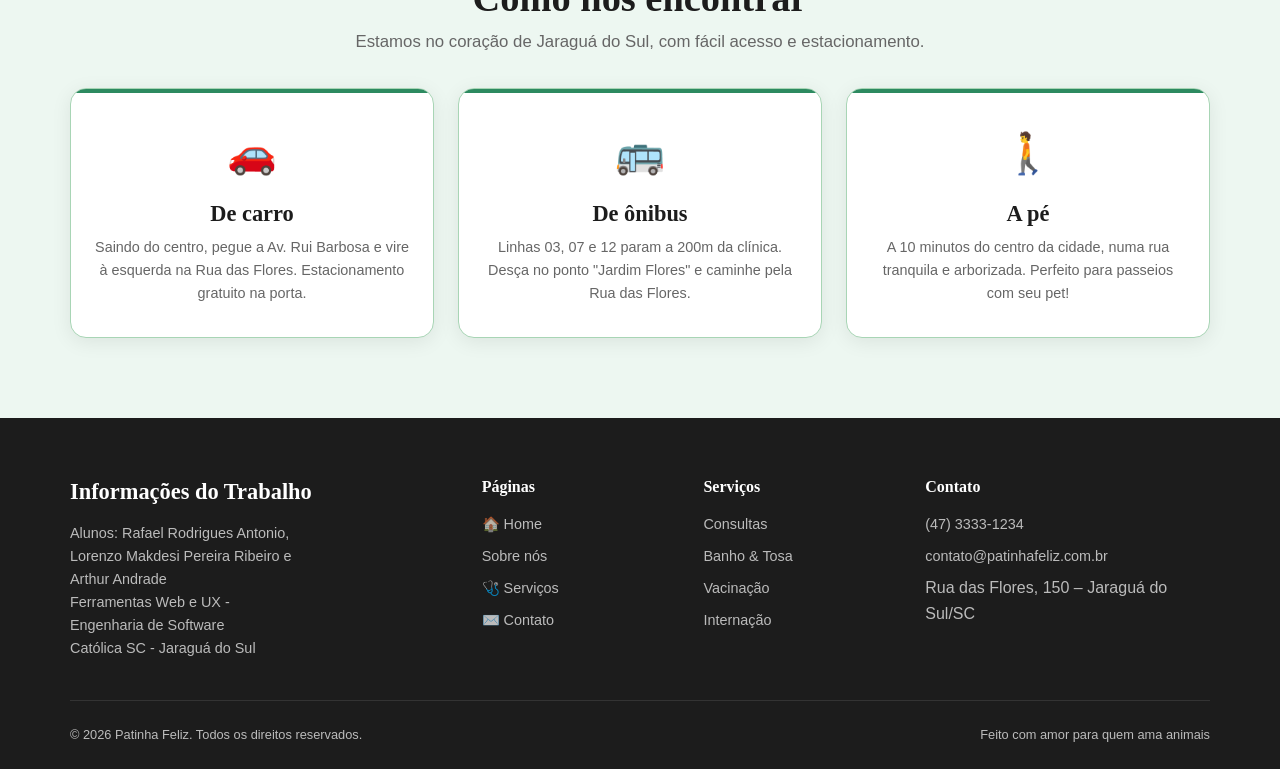
==== commit 72c85b06: "Update contato.html" ====
--- a/contato.html
+++ b/contato.html
@@ -7,23 +7,21 @@
   <title>Contato – Patinha Feliz</title>
   <link rel="preconnect" href="https://fonts.googleapis.com" />
   <link rel="preconnect" href="https://fonts.gstatic.com" crossorigin />
-  <link href="https://fonts.googleapis.com/css2?family=Playfair+Display:wght@700&family=Inter:wght@400;500;600;700&display=swap" rel="stylesheet" />
+  <link href="https://fonts.googleapis.com/css2?family=Fraunces:opsz,wght@9..144,400..700&family=Plus+Jakarta+Sans:wght@400;500;600;700;800&display=swap" rel="stylesheet" />
   <link rel="stylesheet" href="style.css" />
 </head>
 <body>
-
   <a class="skip-link" href="#main">Pular para o conteúdo principal</a>
 
   <header class="header" role="banner">
     <nav class="nav container" aria-label="Navegação principal">
-      <a class="nav__logo" href="index.html" aria-label="Patinha Feliz – Página inicial">
-         Patinha <span>Feliz</span>
+      <a class="nav__logo" href="index.html" aria-label="Patinha Feliz – Página inicial">🐾 Patinha <span>Feliz</span>
       </a>
       <ul class="nav__links" role="list">
-        <li><a href="index.html">Home</a></li>
-        <li><a href="sobre.html">Sobre</a></li>
-        <li><a href="servicos.html">Serviços</a></li>
-        <li><a href="contato.html">Contato</a></li>
+        <li><a href="index.html"> Home</a></li>
+        <li><a href="sobre.html"> Sobre</a></li>
+        <li><a href="servicos.html"> Serviços</a></li>
+        <li><a href="contato.html"> Contato</a></li>
       </ul>
       <a class="btn btn--primary nav__cta" href="contato.html">Agendar consulta</a>
       <button class="nav__hamburger" aria-expanded="false" aria-controls="nav-links" aria-label="Abrir menu">
@@ -37,7 +35,7 @@
     <!-- HERO -->
     <section class="contact-hero" aria-labelledby="contato-title">
       <div class="container">
-        <span class="badge" style="background:rgba(168,213,181,0.3);color:#A8D5B5">Fale conosco</span>
+        <span class="badge badge--on-dark">Fale conosco</span>
         <h1 id="contato-title">Entre em contato</h1>
         <p>Agende uma consulta, tire dúvidas ou venha nos visitar. Estamos prontos para cuidar do seu pet!</p>
       </div>
@@ -54,7 +52,7 @@
             <p>Escolha a forma de contato que for mais conveniente para você.</p>
 
             <div class="info-item">
-              <div class="info-item__icon" aria-hidden="true"></div>
+              <div class="info-item__icon" aria-hidden="true">📞</div>
               <div class="info-item__text">
                 <strong>Telefone / WhatsApp</strong>
                 <span><a href="tel:+554733331234">(47) 3333-1234</a></span>
@@ -62,7 +60,7 @@
             </div>
 
             <div class="info-item">
-              <div class="info-item__icon" aria-hidden="true"></div>
+              <div class="info-item__icon" aria-hidden="true">✉️</div>
               <div class="info-item__text">
                 <strong>E-mail</strong>
                 <span><a href="mailto:contato@patinhafeliz.com.br">contato@patinhafeliz.com.br</a></span>
@@ -70,7 +68,7 @@
             </div>
 
             <div class="info-item">
-              <div class="info-item__icon" aria-hidden="true"></div>
+              <div class="info-item__icon" aria-hidden="true">📍</div>
               <div class="info-item__text">
                 <strong>Endereço</strong>
                 <span>Rua das Flores, 150<br>Jaraguá Esquerdo<br>Jaraguá do Sul – SC, 89255-000</span>
@@ -89,7 +87,7 @@
 
             <!-- Mapa placeholder -->
             <div class="map-placeholder" role="img" aria-label="Mapa ilustrativo – Rua das Flores, 150, Jaraguá do Sul">
-              <span aria-hidden="true"></span>
+              <span aria-hidden="true">📍</span>
               <p>Rua das Flores, 150<br>Jaraguá do Sul – SC</p>
             </div>
           </aside>
@@ -222,17 +220,17 @@
         <p class="section-subtitle">Estamos no coração de Jaraguá do Sul, com fácil acesso e estacionamento.</p>
         <div class="services-grid" style="margin-top:2rem">
           <div class="card">
-            <span class="card__icon" aria-hidden="true"></span>
+            <span class="card__icon" aria-hidden="true">🚗</span>
             <h3>De carro</h3>
             <p>Saindo do centro, pegue a Av. Rui Barbosa e vire à esquerda na Rua das Flores. Estacionamento gratuito na porta.</p>
           </div>
           <div class="card">
-            <span class="card__icon" aria-hidden="true"></span>
+            <span class="card__icon" aria-hidden="true">🚌</span>
             <h3>De ônibus</h3>
             <p>Linhas 03, 07 e 12 param a 200m da clínica. Desça no ponto "Jardim Flores" e caminhe pela Rua das Flores.</p>
           </div>
           <div class="card">
-            <span class="card__icon" aria-hidden="true"></span>
+            <span class="card__icon" aria-hidden="true">🚶</span>
             <h3>A pé</h3>
             <p>A 10 minutos do centro da cidade, numa rua tranquila e arborizada. Perfeito para passeios com seu pet!</p>
           </div>
@@ -254,10 +252,10 @@
         <nav class="footer__col" aria-label="Links do site">
           <h4>Páginas</h4>
           <ul>
-            <li><a href="index.html">Home</a></li>
+            <li><a href="index.html">🏠 Home</a></li>
             <li><a href="sobre.html">Sobre nós</a></li>
-            <li><a href="servicos.html">Serviços</a></li>
-            <li><a href="contato.html">Contato</a></li>
+            <li><a href="servicos.html">🩺 Serviços</a></li>
+            <li><a href="contato.html">✉️ Contato</a></li>
           </ul>
         </nav>
         <div class="footer__col">
